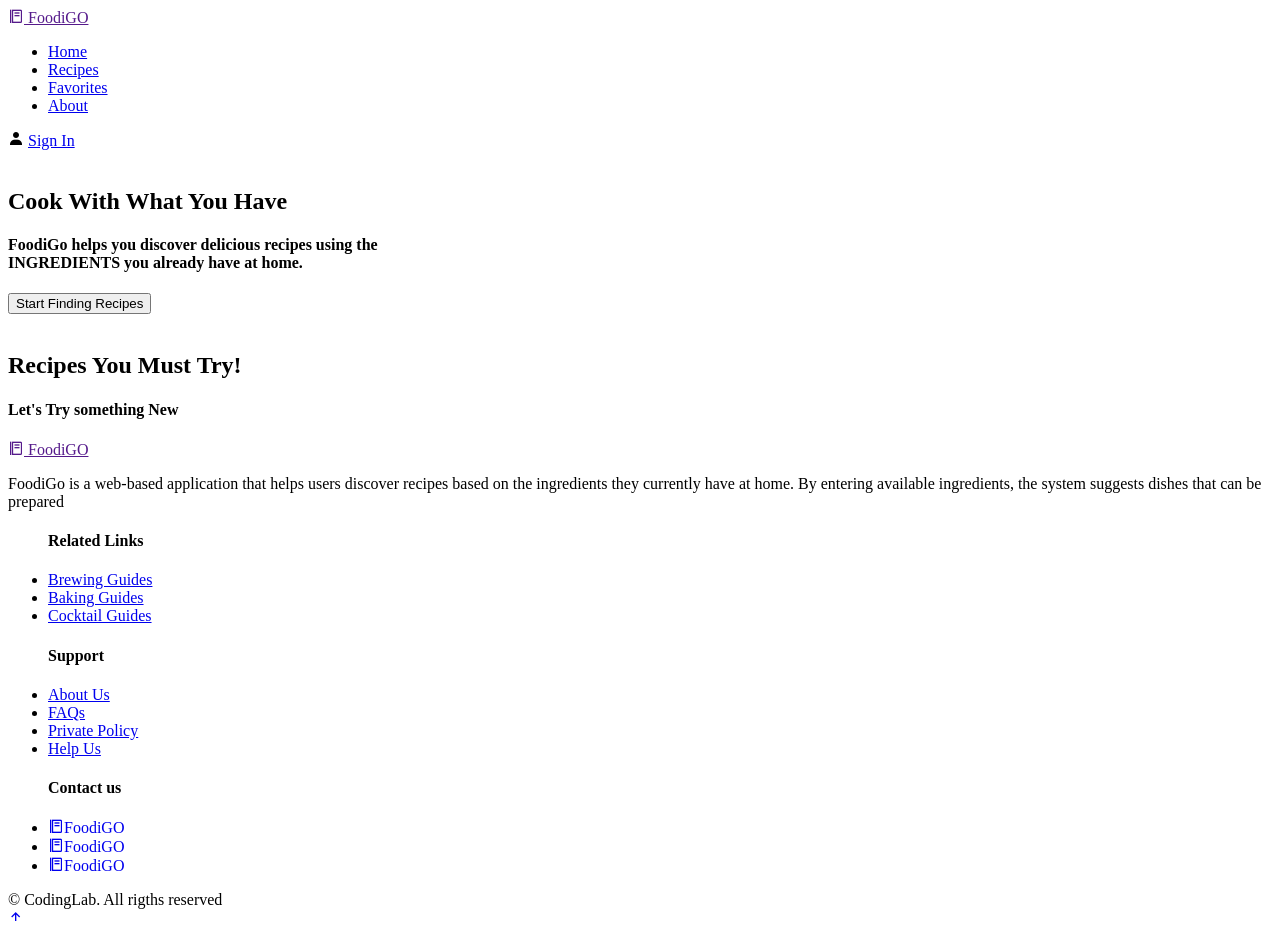
==== index.html @ 86d27a95 "Add files via upload" ====
<!DOCTYPE html>

<html lang="en">
<head>
    <meta charset="UTF-8">
    <meta http-equiv="X-UA-Compatible" content="IE=edge">
    <meta name="viewport" content="width=device-width, initial-scale=1.0">
    <title>FoodiGO - Find Recipes from your Ingredients</title>

    <!-- Swiper JS CSS-->
    <link rel="stylesheet" href="css/swiper-bundle.min.css">

    <!-- Scroll Reveal -->
    <link rel="stylesheet" href="">

    <!-- Boxicons -->
    <link href='https://unpkg.com/boxicons@2.1.4/css/boxicons.min.css' rel='stylesheet'>

        
    <!-- CSS -->
    <link rel="stylesheet" href="css/style.css">

</head>
<body>
<!-- Header -->
    <header class="header">
        <nav class="nav container flex">
                <a href="" class="logo content flex">
                        <i class='bx bx-food-menu logo-icon'></i>
                        <span class="logo-text">FoodiGO</span>
                </a>
                        <div class="menu-content">
                                <ul class="menu-list flex">
                                        <li><a href="#home" class="nav-link active-navlink">Home</a></li>
                                        <li><a href="#recipes" class="nav-link">Recipes</a></li>
                                        <li><a href="#favorites" class="nav-link">Favorites</a></li>
                                        <li><a href="#about" class="nav-link">About</a></li>
                                </ul>
                        </div>        

                        <div class="sign-up flex">
                                <i class='bx bxs-user user-icon'></i>
                                <span class="sign-up"><a href="#" class="btn btn-first">Sign In</a></span>
                               
                        </div>                              
                
        </nav>
        
    </header>

<!-- Main Section -->
    <main>
        <!-- Home Section -->
        <section class="home" id="home">
                <div class="div home-content">
                        <div class="swiper mySwiper">
                                <div class="swiper-wrapper">
                                        <div class="swiper-slide">
                                                <img src="images/homepic1.jpg" alt="" class="home-img">

                                                <div class="home-details">
                                                        <div class="home-text">
                                                                <h1 class="homeTitle">Cook With What You Have</h1>
                                                                <h4 class="homeSubtitle">FoodiGo helps you discover delicious recipes using the <br> INGREDIENTS  you already have at home.</h4>
                                                        </div>

                                                        <button class="button">Start Finding Recipes</button>
                                                </div>
                                        </div>
                                        <div class="swiper-slide">
                                                <img src="images/homepic2.jpg" alt="" class="home-img">

                                                <div class="home-details">
                                                        <div class="home-text">
                                                                <h1 class="homeTitle">Recipes You Must Try!</h1>
                                                                <h4 class="homeSubtitle">Let's Try something New</h4>
                                                        </div>

                                                </div>
                                        </div> 
                                        
                                </div> 
                                
                                <div class="swiper-button-next swiper-navBtn"></div>
                                <div class="swiper-button-prev swiper-navBtn"></div>
                                <div class="swiper-pagination"></div>
                        </div>
                </div>
        </section>
  
<!-- About Section -->
        <section class="section about" id="about">

        </section>
  
<!-- Menu Section -->
        <section class="section menu" id="menu">

        </section>
    
<!-- Brand Section -->
        <section class="section brand">

        </section>
 
<!-- Reviews Section -->
        <section class="section review" id="review">

        </section>
  
<!-- Newsletter Section -->
        <section class="section newsletter">

        </section>
        
<!-- Footer Section -->
        <footer class="section footer">
                <div class="footer-container container">
                        <div class="footer-content">
                                <a href="" class="logo content flex">
                                        <i class='bx bx-food-menu logo-icon'></i>
                                        <span class="logo-text">FoodiGO</span>
                                </a> 
                                
                                <p class="content-description">FoodiGo is a web-based application that helps users discover recipes based on the ingredients they currently have at home. By entering available ingredients, the system suggests dishes that can be prepared</p>
                        
                                <div class="footer-location flex">

                                </div>
                        </div>
                        
                        <div class="footer-linkContent">
                               <ul class="footer-links">
                                        <h4 class="footerLinks-title">Related Links</h4>

                                        <li><a href="#" class="footer-link">Brewing Guides</a></li>
                                        <li><a href="#" class="footer-link">Baking Guides</a></li>
                                        <li><a href="#" class="footer-link">Cocktail Guides</a></li>
                               </ul>  
                               <ul class="footer-links">
                                        <h4 class="footerLinks-title">Support</h4>

                                        <li><a href="#" class="footer-link">About Us</a></li>
                                        <li><a href="#" class="footer-link">FAQs</a></li>
                                        <li><a href="#" class="footer-link">Private Policy</a></li>
                                        <li><a href="#" class="footer-link">Help Us</a></li>
                               </ul>  
                               <ul class="footer-links">
                                        <h4 class="footerLinks-title">Contact us</h4>

                                        <li><a href="#" class="footer-link">
                                                <i class='bx bx-food-menu logo-icon'>FoodiGO</i></a></li>
                                        <li><a href="#" class="footer-link">
                                                <i class='bx bx-food-menu logo-icon'>FoodiGO</i></a></li>
                                        <li><a href="#" class="footer-link">
                                                <i class='bx bx-food-menu logo-icon'>FoodiGO</i></a></li>
                               </ul> 
                               
                        </div>
                </div>
                <div class="footer-copyRight">&#169; CodingLab. All rigths reserved</div>
        </footer>

<!-- Scroll Up -->
        <a href="#home" class="scrollUp-btn flex">
                <i class='bx bx-up-arrow-alt scrollUp-icon'></i>

        </a>
</main>


<!-- Swiper JS -->
<script src="js/swiper-bundle.min.js"></script>

<!-- Scroll Reveal -->
<script src=""></script>

<!-- JavaScript -->
    <script src="js/script.js"></script>
</body>
</html>
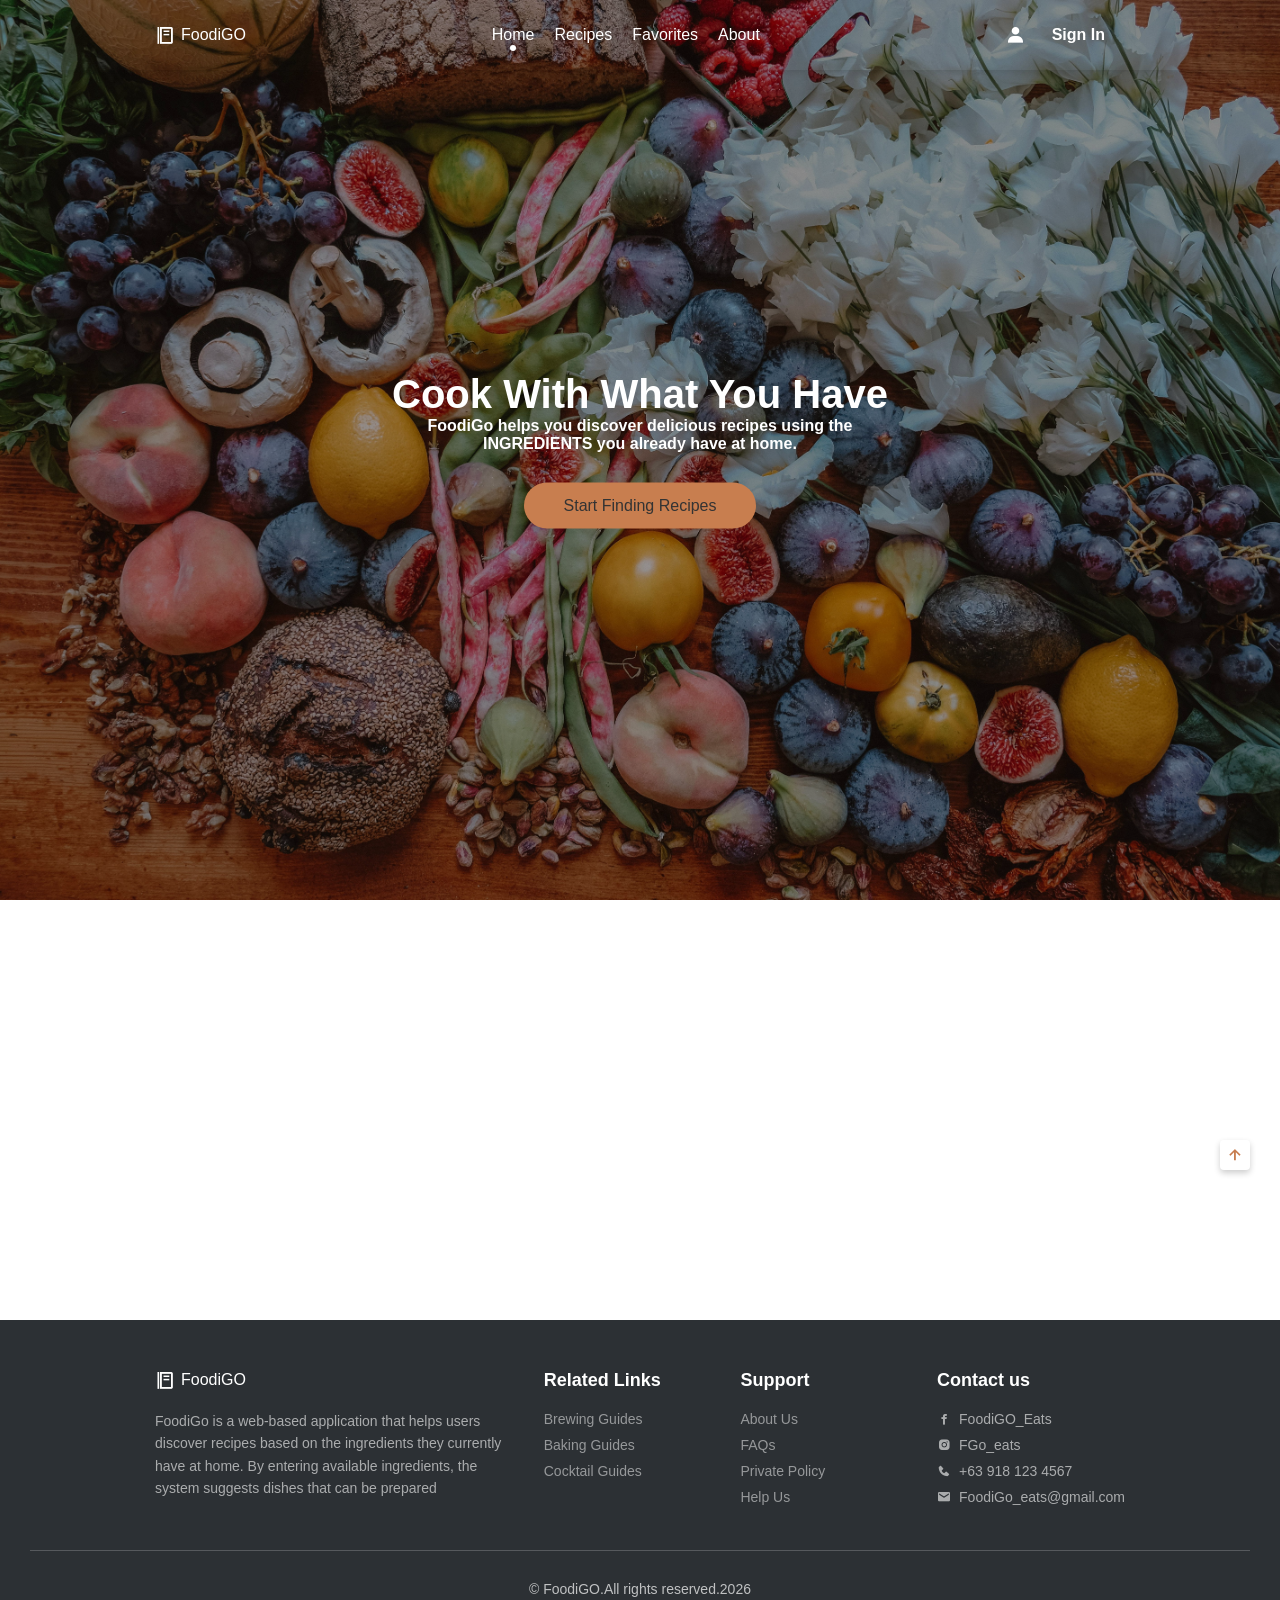
==== commit 2588b051: "Update index.html with new sections Added sections for Recipes and Favorites in the main HTML struct" ====
--- a/index.html
+++ b/index.html
@@ -88,30 +88,21 @@
                 </div>
         </section>
   
+<!-- Recipes Section -->
+        <section class="section recipes" id="recipes">
+
+        </section>
+  
+<!-- Favorites Section -->
+        <section class="section favorites" id="favorites">
+
+        </section>
+    
 <!-- About Section -->
         <section class="section about" id="about">
 
         </section>
-  
-<!-- Menu Section -->
-        <section class="section menu" id="menu">
-
-        </section>
-    
-<!-- Brand Section -->
-        <section class="section brand">
-
-        </section>
  
-<!-- Reviews Section -->
-        <section class="section review" id="review">
-
-        </section>
-  
-<!-- Newsletter Section -->
-        <section class="section newsletter">
-
-        </section>
         
 <!-- Footer Section -->
         <footer class="section footer">
@@ -125,7 +116,7 @@
                                 <p class="content-description">FoodiGo is a web-based application that helps users discover recipes based on the ingredients they currently have at home. By entering available ingredients, the system suggests dishes that can be prepared</p>
                         
                                 <div class="footer-location flex">
-
+                                
                                 </div>
                         </div>
                         
@@ -148,17 +139,15 @@
                                <ul class="footer-links">
                                         <h4 class="footerLinks-title">Contact us</h4>
 
-                                        <li><a href="#" class="footer-link">
-                                                <i class='bx bx-food-menu logo-icon'>FoodiGO</i></a></li>
-                                        <li><a href="#" class="footer-link">
-                                                <i class='bx bx-food-menu logo-icon'>FoodiGO</i></a></li>
-                                        <li><a href="#" class="footer-link">
-                                                <i class='bx bx-food-menu logo-icon'>FoodiGO</i></a></li>
-                               </ul> 
+                                        <li><i class='bx bxl-facebook'></i>FoodiGO_Eats</li>
+                                        <li><i class='bx bxl-instagram-alt' ></i> FGo_eats</li>
+                                        <li><i class='bx bxs-phone'></i> +63 918 123 4567</li>
+                                        <li><i class='bx bxs-envelope'></i>FoodiGo_eats@gmail.com</li>
+                               </ul>
                                
                         </div>
                 </div>
-                <div class="footer-copyRight">&#169; CodingLab. All rigths reserved</div>
+                <div class="footer-copyRight">&#169; FoodiGO.All rights reserved.2026</div>
         </footer>
 
 <!-- Scroll Up -->
@@ -178,4 +167,4 @@
 <!-- JavaScript -->
     <script src="js/script.js"></script>
 </body>
-</html>+</html>
--- a/css/style.css
+++ b/css/style.css
@@ -0,0 +1,469 @@
+/* Google Fonts - Poppins */
+@import url('https://fonts.googleapis.com/css2?family=Poppins:wght@300;400;500;600&display=swap');
+
+html{
+    font-size: 62.5%; /* 1rem = 10px */
+    scroll-behavior: smooth;
+}
+
+/* Variables */
+:root{
+/* Font Sizes & Family */
+/* if we set html's font size 62.5% then 1rem = 10px */
+
+--body-font: 'Poppins', sans-serif;
+
+--big-font: 4rem;
+--h1-font: 3.6rem;
+--h2-font: 2.4rem;
+--h3-font: 2rem;
+--h4-font: 1.8rem;
+--normal-font: 1.6rem;
+--small-font: 1.4rem;
+--smaller-font: 1.3rem;
+
+/* Font Weight ***/
+--font-regular: 400;
+--font-medium: 500;
+--font-semi-bold: 600;
+
+/* Color Variables */
+--primary-color: #C87E4F;
+--primary-color-hover: #C2703D;
+--text-color: #333;
+--text-color-light: #888628;
+--border-color: #484848;
+--white-color: #FFF;
+--section-bg: #2C3034;
+
+/* z-index */
+--z-overlay: 10;
+--z-fixed: 100;
+
+/* transition */
+--tran-0-2: 0.2s;
+--tran-0-3: 0.3s;
+--tran-0-5: 0.5s;
+}
+
+/*Font sizes For Small Screen 968px */
+@media screen and (max-width: 990px) {
+:root {
+  --big-font: 3.5rem;
+  --h1-font: 2.4rem;
+  --h2-font: 2rem;
+  --h3-font: 1.8rem;
+  --h4-font: 1.6rem;
+  --normal-font: 1.5rem;
+  --small-font: 1.3rem;
+  --smaller-font: 1.2rem;
+}
+}
+
+
+/* Pre-CSS */
+*{
+  margin: 0;
+  padding: 0;
+  box-sizing: border-box;
+}
+body,
+button,
+input{
+  font-family: var(--body-font);
+  font-size: var(--normal-font);
+  font-weight: var(--font-regular);
+  color: var(--text-color);
+}
+body{
+  overflow-x: hidden;
+  background-color: var(--white-color);
+}
+ul{
+  list-style: none;
+}
+a{
+  text-decoration: none;
+}
+img{
+ width: 100%;
+ height: auto;
+ object-fit: cover;
+}
+
+
+/* Reusuable CSS */
+.section{
+  padding: 7rem 2rem;
+}
+.container{
+  max-width: 1030px;
+  width: 100%;
+  margin: 0 auto;
+  padding: 0 3rem;
+}
+.flex{
+  display: flex;
+  align-items: center; 
+  column-gap: 0.6rem;
+}
+.button{
+  border: none;
+  outline: none;
+  padding: 1.4rem 4rem;
+  border-radius: 3rem;
+  background-color: var(--primary-color);
+  transition: var(--tran-0-3);
+  cursor: pointer;
+}
+.button:hover{
+  background-color: var(--primary-color-hover) ;
+}
+
+/* Header */
+.header{
+  position:fixed;
+  top: 0;
+  left: 0;
+  height: 7rem;
+  width: 100%;
+  z-index: var(--z-fixed);
+  box-shadow: 0 0 10px rgba(0, 0, 0, 0.2);
+  transition: var(--tran-0-5);
+}
+.header-active{
+  height: 6rem;
+  background-color: var(--white-color);
+  box-shadow: 0 0 10px rgba(0, 0, 0, 0.2);
+}
+
+/* nav */
+.nav{
+  position: relative;
+  height: 100%;
+  align-items: center;
+  justify-content: space-between;
+}
+.logo-icon,
+.logo-text,
+.nav-link,
+.user-icon,
+.sign-up{
+  color: var(--white-color);
+}
+
+.header-active .logo-icon,
+.header-active .logo-text,
+.header-active .nav-link,
+.header-active .user-icon,
+.header-active .sign-up{
+  color: var(--text-color);
+}
+
+
+.logo-icon,
+.user-icon{
+  font-size: 2rem;
+}
+.menu-list{
+  column-gap: 2rem;
+}
+.nav-link{
+  position: relative;
+  text-transform: capitalize;
+}
+.nav-link::before{
+  content: '';
+  position: absolute;
+  left: 50%;
+  bottom: -8px;
+  height: 6px;
+  width: 6px;
+  border-radius: 50%;
+  transform: translateX(-50%);
+  background-color: var(--white-color);
+  opacity: 0;
+}
+
+.active-navlink::before{
+  opacity: 1;
+}
+.header-active .active-navlink::before{
+  background-color: var(--text-color);
+}
+
+/* nav responsive */
+
+
+/* NAV BUTTONS */
+.nav-buttons {
+    display: flex;
+    gap: 15px;
+}
+
+.btn {
+    display: inline-block;
+    padding: 8px 20px;
+    border-radius: 30px;
+    text-decoration: none;
+    font-weight: 600;
+    border: none;
+    cursor: pointer;
+    transition: all 0.3s ease;
+    font-size: 16px;
+}
+
+.btn-first {
+    background: transparent;
+    color: var(--coffee-accent);
+    border: 2px solid var(--coffee-light);
+}
+
+.btn-first:hover {
+    background: rgba(255,255,255,0.1);
+    transform: translateY(-3px);
+}
+
+
+
+
+/* Home */
+.home{
+  height: 100vh;
+  width: 100%;
+  /* background-color: red; */
+}
+.swiper-slide{
+  position: relative;
+  height: 100vh;
+  width: 100%;
+}
+.swiper-slide::before{
+  content: '';
+  position: absolute;
+  left: 0;
+  top: 0;
+  height: 100%;
+  width: 100%;
+  background-color: rgba(0, 0, 0, 0.4);
+  z-index: var(--z-overlay);
+}
+.home-img{
+  height: 100%;
+  width: 100%;
+}
+
+/* swiper button */
+.swiper-navBtn{
+  height: 5rem;
+  width: 5rem;
+  color: var(--white-color);
+  border-radius: 50%;
+  background-color: rgba(255,255,255,0.2);
+  transition: var(--tran-0-2);
+  opacity: 0;
+}
+
+.home:hover .swiper-navBtn{
+ opacity: 1;
+}
+
+.swiper-navBtn:hover{
+  background-color: rgba(255,255,255,0.3);
+}
+.swiper-navBtn::after,
+.swiper-navBtn::before {
+  font-size: 2rem;
+}
+
+.swiper-button-next{
+  right: 16rem;
+}
+.swiper-button-prev{
+  left: 16rem;
+}
+
+.swiper-pagination-bullet{
+  background-color: var(--white-color);
+  opacity: 1;
+  height: 1.5rem;
+  width: 1.5rem;
+  margin-bottom: 2rem;
+  visibility: hidden;
+}
+
+.swiper-pagination-bullet-active{
+  border: 3px solid var(--primary-color);
+  background-color: var(--primary-color);
+}
+
+.home-details{
+  position: absolute;
+  top: 50%;
+  left: 50%;
+  z-index: var(--z-fixed);
+  transform: translate(-50%, -50%);
+  display: grid;
+  justify-items: center;
+  width: 100%;
+  row-gap: 3rem;
+}
+
+.homeSubtitle{
+  text-align: center;
+  font-size: var(--normal-font);
+  color: var(--white-color);
+}
+
+.homeTitle{
+  text-align: center;
+  font-size: var(--big-font);
+  color: var(--white-color);
+  font-weight: var(--font-semi-bold);
+}
+
+
+/* About */
+
+
+/* Menu */
+
+
+/* Brand */
+
+
+/* Review */
+
+
+
+/* Newsletter */
+
+
+/* Footer */
+.footer {
+  padding: 5rem 3rem 3rem;
+  background-color: var(--section-bg);
+  color: var(--white-color);
+}
+
+/* Main Container */
+.footer-container {
+  display: grid;
+  grid-template-columns: 1.2fr 2fr;
+  gap: 4rem;
+  align-items: start;
+}
+
+/* Left Side (Description) */
+.footer-content {
+  display: flex;
+  flex-direction: column;
+  gap: 2rem;
+}
+
+.footer .content-description {
+  font-size: var(--small-font);
+  color: rgba(255,255,255,0.6);
+  line-height: 1.6;
+}
+
+/* Right Side (Links) */
+.footer-linkContent {
+  display: grid;
+  grid-template-columns: repeat(3, 1fr);
+  gap: 3rem;
+}
+
+/* Each Column */
+.footer-links {
+  display: flex;
+  flex-direction: column;
+  gap: 1rem;
+}
+
+/* Titles */
+.footerLinks-title {
+  font-size: var(--h4-font);
+  font-weight: var(--font-semi-bold);
+  margin-bottom: 1rem;
+  color: var(--white-color);
+}
+
+/* Links */
+.footer-link {
+  font-size: var(--small-font);
+  color: rgba(255,255,255,0.5);
+  transition: 0.3s;
+}
+
+.footer-link:hover {
+  color: var(--primary-color);
+  padding-left: 5px;
+}
+
+/* Contact icons alignment */
+.footer-links li {
+  display: flex;
+  align-items: center;
+  gap: 0.8rem;
+  font-size: var(--small-font);
+  color: rgba(255,255,255,0.6);
+}
+
+/* Copyright */
+.footer-copyRight {
+  text-align: center;
+  padding-top: 3rem;
+  margin-top: 3rem;
+  border-top: 1px solid rgba(255,255,255,0.2);
+  font-size: var(--small-font);
+  color: rgba(255,255,255,0.7);
+}
+
+
+/* Scroll Up */
+.scrollUp-btn{
+ position: fixed;
+ bottom: -30%;
+ right: 3rem;
+ height: 3rem;
+ width: 3rem;
+ font-size: 2rem;
+ border-radius: 4px;
+ color: var(--primary-color-hover);
+ cursor: pointer;
+ box-shadow: 0 3px 6px rgba(0, 0, 0, 0.2);
+ background-color: var(--white-color);
+ z-index: var(--z-fixed);
+ justify-content: center;
+ 
+}
+.scrollUpBtn-active{
+  bottom: 3rem;
+}
+
+.scrollUp-icon {
+  opacity: 0.9;
+  transition: var(--tran-0-3);
+}
+.scrollUp-btn:hover .scrollUp-icon {
+  opacity: 1;
+}
+
+/* Responsive media */
+@media screen and (max-width: 1150px) {
+  swiper-button-prev {
+    left: 10rem;
+  }
+    swiper-button-next {
+    right: 16rem;
+  }
+}
+
+
+
+@media screen and (max-width: 768px) {
+ .swiper-pagination-bullet{
+  visibility: visible;
+ }
+}
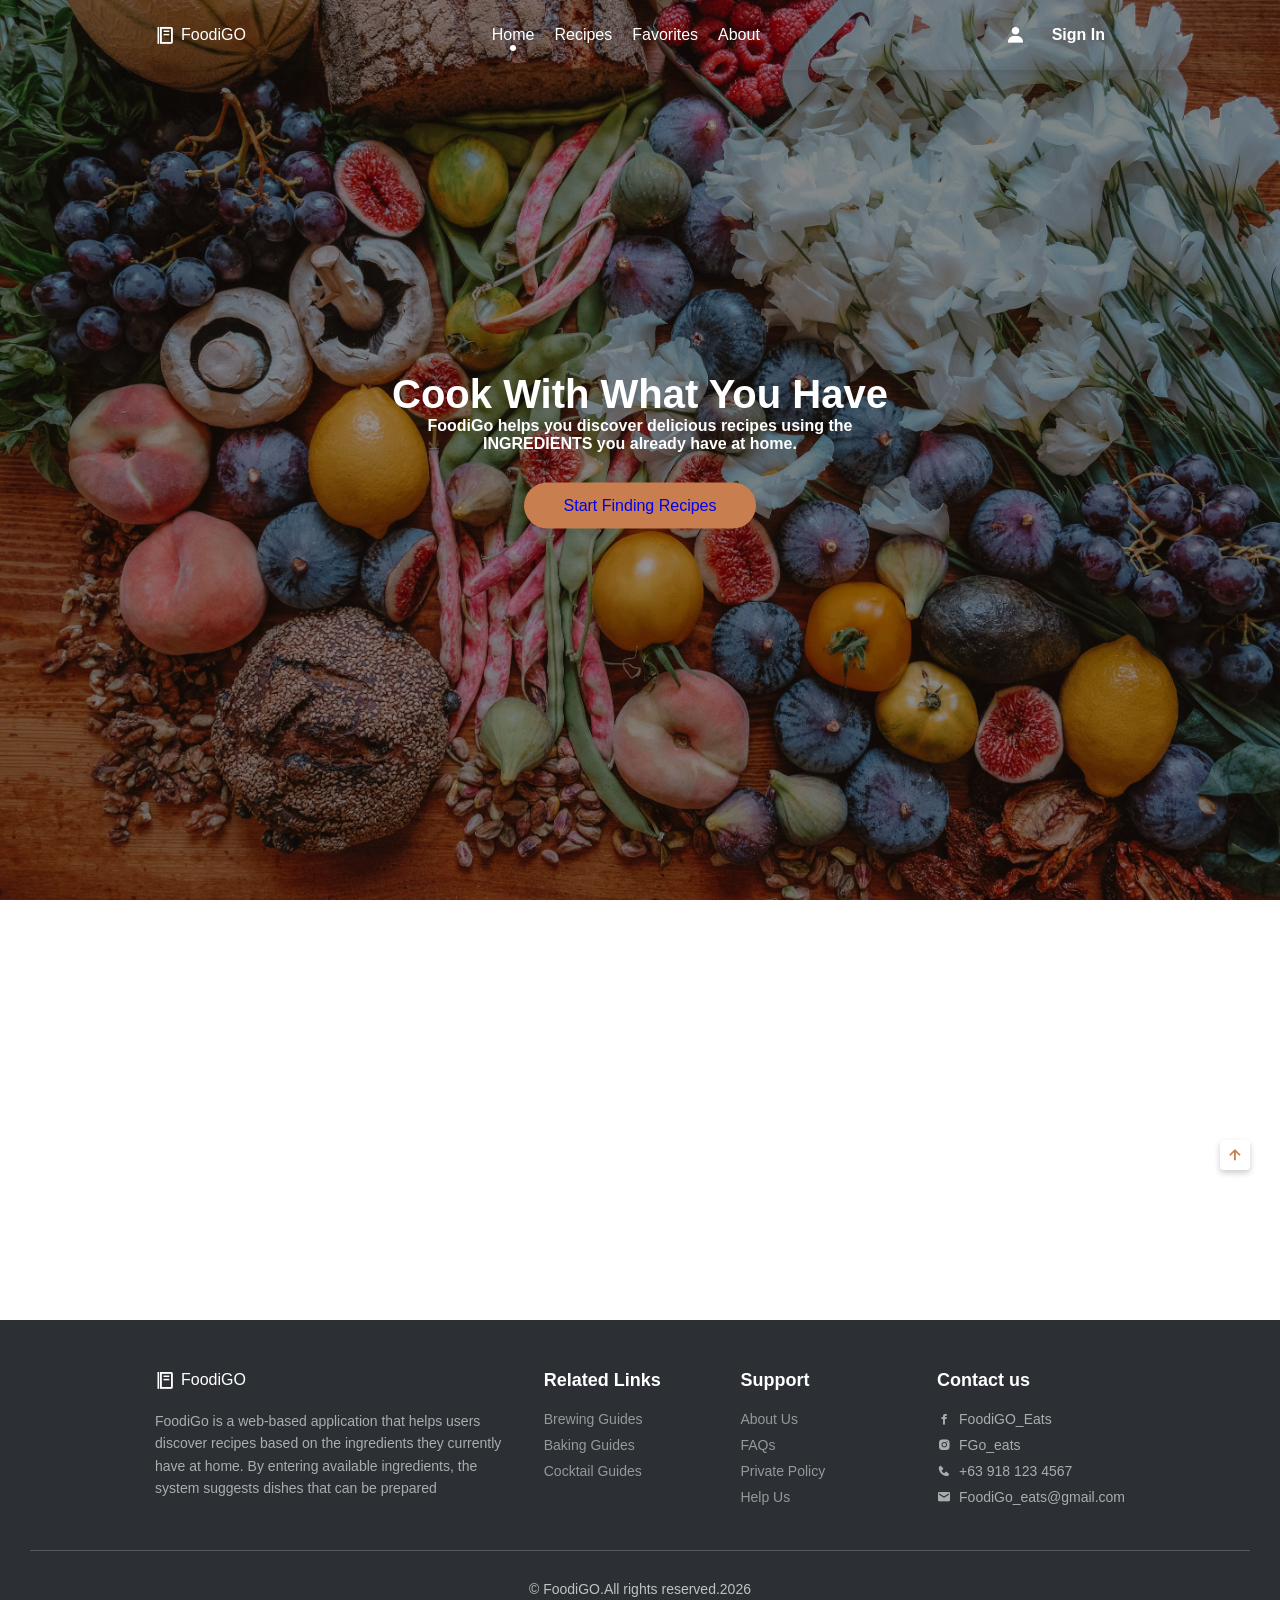
==== commit a9f88158: "Change button to link to recipes section Updated the home section button to link to the recipes sect" ====
--- a/index.html
+++ b/index.html
@@ -64,7 +64,7 @@
                                                                 <h4 class="homeSubtitle">FoodiGo helps you discover delicious recipes using the <br> INGREDIENTS  you already have at home.</h4>
                                                         </div>
 
-                                                        <button class="button">Start Finding Recipes</button>
+                                                        <a href="#recipes" class="button">Start Finding Recipes</a>
                                                 </div>
                                         </div>
                                         <div class="swiper-slide">
--- a/css/style.css
+++ b/css/style.css
@@ -436,6 +436,7 @@
  background-color: var(--white-color);
  z-index: var(--z-fixed);
  justify-content: center;
+ transition: var(--tran-0-3);
  
 }
 .scrollUpBtn-active{
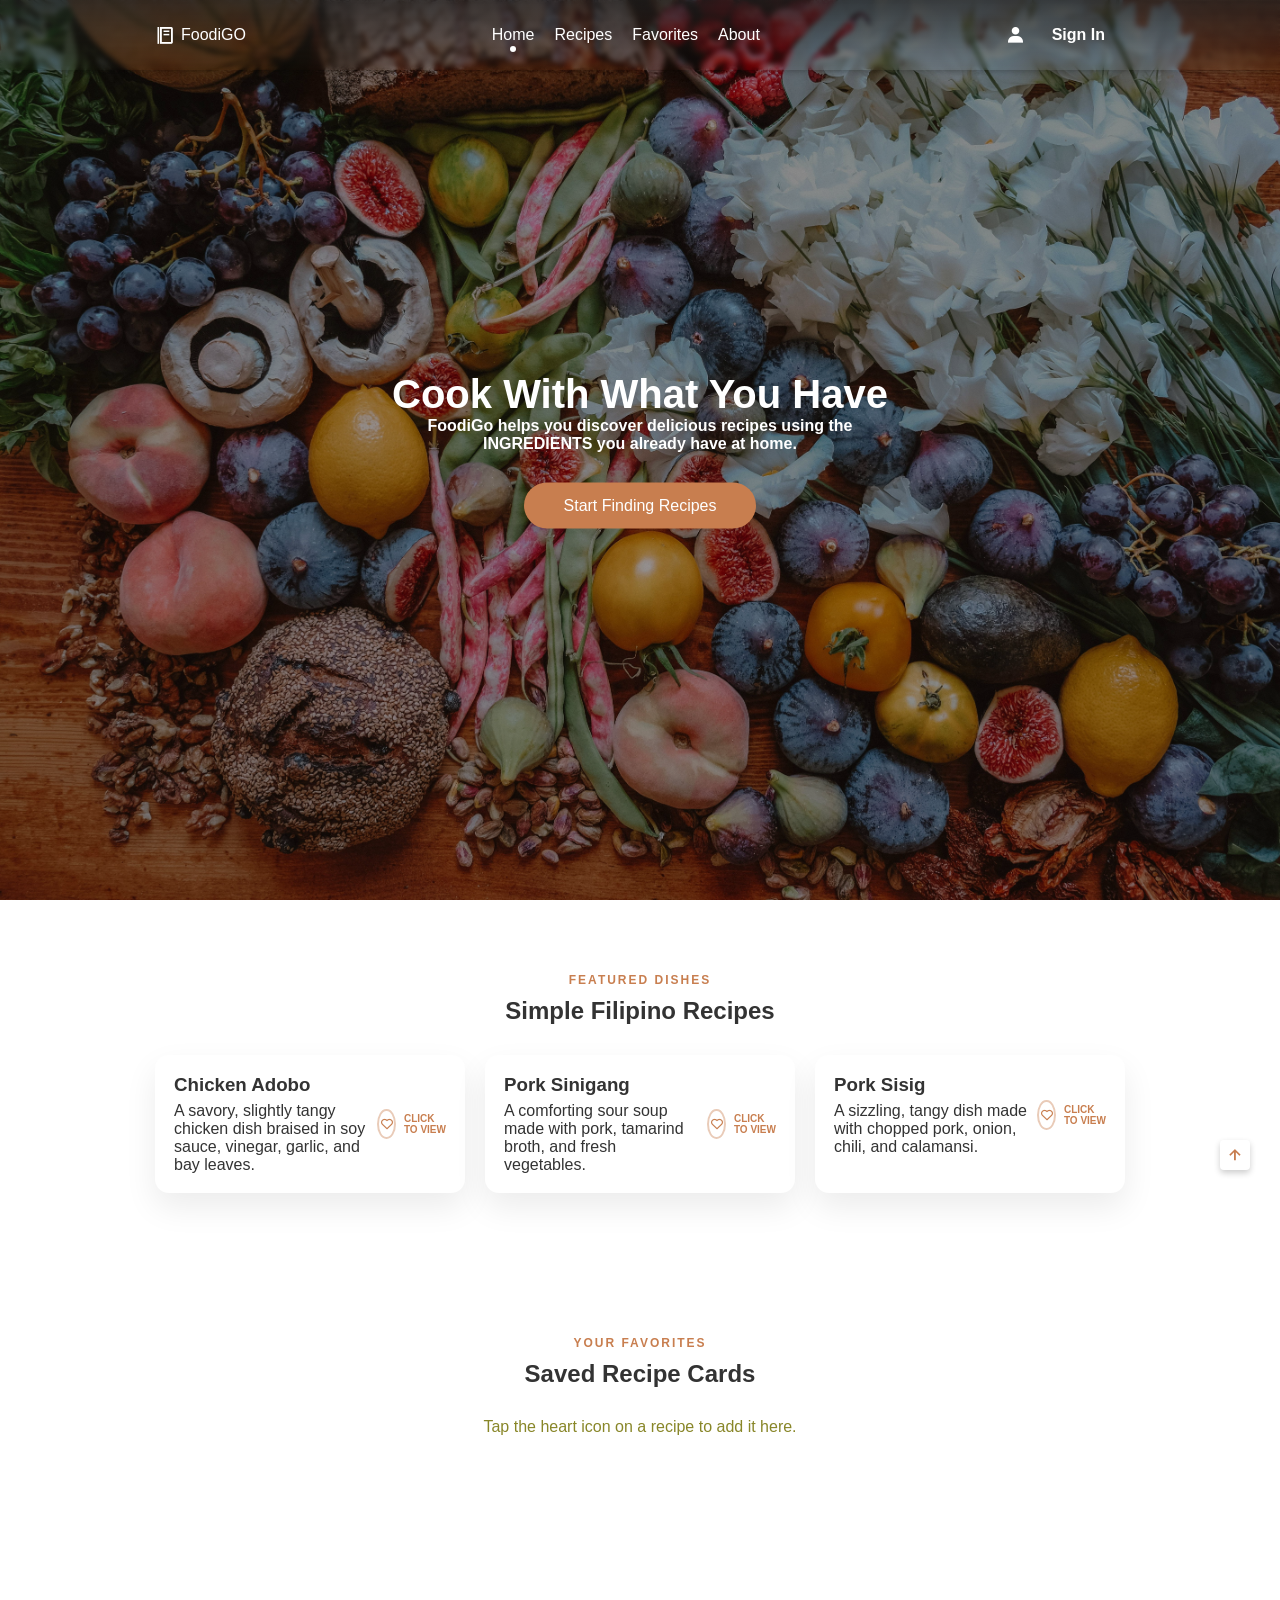
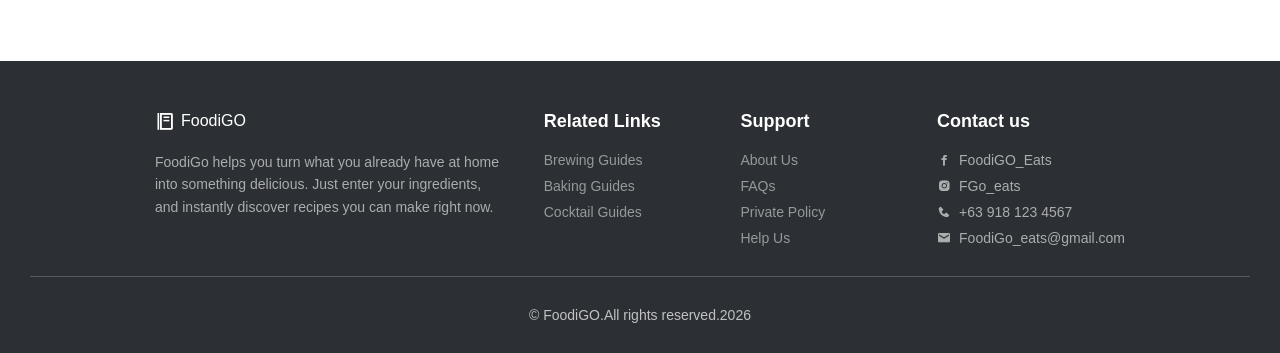
==== commit e9316b3e: "Add recipe cards to favorites section Added recipe cards for Chicken Adobo, Pork Sinigang, and Pork " ====
--- a/index.html
+++ b/index.html
@@ -52,50 +52,150 @@
     <main>
         <!-- Home Section -->
         <section class="home" id="home">
-                <div class="div home-content">
-                        <div class="swiper mySwiper">
-                                <div class="swiper-wrapper">
-                                        <div class="swiper-slide">
-                                                <img src="images/homepic1.jpg" alt="" class="home-img">
-
-                                                <div class="home-details">
-                                                        <div class="home-text">
-                                                                <h1 class="homeTitle">Cook With What You Have</h1>
-                                                                <h4 class="homeSubtitle">FoodiGo helps you discover delicious recipes using the <br> INGREDIENTS  you already have at home.</h4>
-                                                        </div>
-
-                                                        <a href="#recipes" class="button">Start Finding Recipes</a>
-                                                </div>
-                                        </div>
-                                        <div class="swiper-slide">
-                                                <img src="images/homepic2.jpg" alt="" class="home-img">
-
-                                                <div class="home-details">
-                                                        <div class="home-text">
-                                                                <h1 class="homeTitle">Recipes You Must Try!</h1>
-                                                                <h4 class="homeSubtitle">Let's Try something New</h4>
-                                                        </div>
-
-                                                </div>
-                                        </div> 
-                                        
-                                </div> 
-                                
-                                <div class="swiper-button-next swiper-navBtn"></div>
-                                <div class="swiper-button-prev swiper-navBtn"></div>
-                                <div class="swiper-pagination"></div>
-                        </div>
+            <div class="div home-content">
+                <div class="swiper mySwiper">
+                    <div class="swiper-wrapper">
+                        <div class="swiper-slide">
+                            <img src="images/homepic1.jpg" alt="" class="home-img">
+                            <div class="home-details">
+                                <div class="home-text">
+                                    <h1 class="homeTitle">Cook With What You Have</h1>
+                                    <h4 class="homeSubtitle">FoodiGo helps you discover delicious recipes using the <br> INGREDIENTS  you already have at home.</h4>
+                                </div>
+                                <a href="#recipes" class="button">Start Finding Recipes</a>
+                            </div>
+                        </div>
+                        <div class="swiper-slide">
+                            <img src="images/homepic2.jpg" alt="" class="home-img">
+                            <div class="home-details">
+                                <div class="home-text">
+                                    <h1 class="homeTitle">Recipes You Must Try!</h1>
+                                    <h4 class="homeSubtitle">Let's Try something New</h4>
+                                </div>
+                                <div class="recipe-wrapper">
+                                    <div class="recipe-grid">
+                                        <article class="recipe-card">
+                                            <div class="recipe-card-summary">
+                                                <div>
+                                                    <h3>Chicken Adobo</h3>
+                                                    <p class="recipe-desc">A savory, slightly tangy chicken dish braised in soy sauce, vinegar, garlic, and bay leaves.</p>
+                                                </div>
+                                                <div class="recipe-card-actions">
+                                                    <button class="favorite-btn" aria-label="Add Chicken Adobo to favorites"><i class='bx bx-heart'></i></button>
+                                                    <span class="recipe-card-action">Click to view</span>
+                                                </div>
+                                            </div>
+                                            <div class="recipe-card-details">
+                                                <h4>Ingredients</h4>
+                                                <ul>
+                                                    <li>1 kg chicken thighs</li>
+                                                    <li>1/2 cup soy sauce</li>
+                                                    <li>1/4 cup cane vinegar</li>
+                                                    <li>6 cloves garlic, crushed</li>
+                                                    <li>2 bay leaves</li>
+                                                    <li>1 tsp whole peppercorns</li>
+                                                    <li>1 tbsp brown sugar</li>
+                                                    <li>2 tbsp oil</li>
+                                                </ul>
+                                                <h4>Steps</h4>
+                                                <ol>
+                                                    <li>Marinate chicken with soy sauce, garlic, and peppercorns for 30 minutes.</li>
+                                                    <li>Sear chicken in oil until lightly browned.</li>
+                                                    <li>Add vinegar, bay leaves, sugar, and enough water to cover. Simmer 30 minutes.</li>
+                                                    <li>Reduce sauce until slightly thickened. Serve with steamed rice.</li>
+                                                </ol>
+                                            </div>
+                                        </article>
+                                        <article class="recipe-card">
+                                            <div class="recipe-card-summary">
+                                                <div>
+                                                    <h3>Pork Sinigang</h3>
+                                                    <p class="recipe-desc">A comforting sour soup made with pork, tamarind broth, and fresh vegetables.</p>
+                                                </div>
+                                                <div class="recipe-card-actions">
+                                                    <button class="favorite-btn" aria-label="Add Pork Sinigang to favorites"><i class='bx bx-heart'></i></button>
+                                                    <span class="recipe-card-action">Click to view</span>
+                                                </div>
+                                            </div>
+                                            <div class="recipe-card-details">
+                                                <h4>Ingredients</h4>
+                                                <ul>
+                                                    <li>500 g pork belly, cubed</li>
+                                                    <li>1 packet tamarind soup mix</li>
+                                                    <li>1 onion, quartered</li>
+                                                    <li>2 tomatoes, quartered</li>
+                                                    <li>1 radish, sliced</li>
+                                                    <li>150 g kangkong or spinach</li>
+                                                    <li>2 long green chilies</li>
+                                                </ul>
+                                                <h4>Steps</h4>
+                                                <ol>
+                                                    <li>Boil pork with onion and tomato until tender, skimming foam.</li>
+                                                    <li>Add tamarind mix and simmer for 5 minutes.</li>
+                                                    <li>Add radish and chilies, cook until soft.</li>
+                                                    <li>Stir in kangkong or spinach, then remove from heat immediately.</li>
+                                                </ol>
+                                            </div>
+                                        </article>
+                                        <article class="recipe-card">
+                                            <div class="recipe-card-summary">
+                                                <div>
+                                                    <h3>Pork Sisig</h3>
+                                                    <p class="recipe-desc">A sizzling, tangy dish made with chopped pork, onion, chili, and calamansi.</p>
+                                                </div>
+                                                <div class="recipe-card-actions">
+                                                    <button class="favorite-btn" aria-label="Add Pork Sisig to favorites"><i class='bx bx-heart'></i></button>
+                                                    <span class="recipe-card-action">Click to view</span>
+                                                </div>
+                                            </div>
+                                            <div class="recipe-card-details">
+                                                <h4>Ingredients</h4>
+                                                <ul>
+                                                    <li>400 g pork belly or liempo</li>
+                                                    <li>1 small onion, chopped</li>
+                                                    <li>2 cloves garlic, minced</li>
+                                                    <li>2 tbsp soy sauce</li>
+                                                    <li>1 tbsp vinegar</li>
+                                                    <li>2 tbsp mayonnaise (optional)</li>
+                                                    <li>1-2 bird's eye chilies, sliced</li>
+                                                    <li>2 calamansi or lemon wedges</li>
+                                                </ul>
+                                                <h4>Steps</h4>
+                                                <ol>
+                                                    <li>Boil pork until tender, then grill or fry until lightly crisp. Chop into small pieces.</li>
+                                                    <li>Sauté garlic and onion until soft, then add pork and toss in soy sauce and vinegar.</li>
+                                                    <li>Add chilies, mayonnaise if using, and cook until coated.</li>
+                                                    <li>Serve on a hot plate with calamansi squeezed over the top.</li>
+                                                </ol>
+                                            </div>
+                                        </article>
+                                    </div>
+                                </div>
+                            </div>
+                        </div>
+                    </div>
+                    <div class="swiper-button-next swiper-navBtn"></div>
+                    <div class="swiper-button-prev swiper-navBtn"></div>
+                    <div class="swiper-pagination"></div>
                 </div>
+            </div>
         </section>
   
 <!-- Recipes Section -->
         <section class="section recipes" id="recipes">
-
+                
         </section>
   
 <!-- Favorites Section -->
         <section class="section favorites" id="favorites">
-
+                <div class="container">
+                        <div class="section-header">
+                                <span class="section-subtitle">Your Favorites</span>
+                                <h2 class="section-title">Saved Recipe Cards</h2>
+                        </div>
+                                <p class="favorite-empty">Tap the heart icon on a recipe to add it here.</p>
+                        <div class="favorite-grid"></div>
+                </div>
         </section>
     
 <!-- About Section -->
@@ -113,7 +213,7 @@
                                         <span class="logo-text">FoodiGO</span>
                                 </a> 
                                 
-                                <p class="content-description">FoodiGo is a web-based application that helps users discover recipes based on the ingredients they currently have at home. By entering available ingredients, the system suggests dishes that can be prepared</p>
+                                <p class="content-description">FoodiGo helps you turn what you already have at home into something delicious. Just enter your ingredients, and instantly discover recipes you can make right now.</p>
                         
                                 <div class="footer-location flex">
                                 
@@ -124,9 +224,9 @@
                                <ul class="footer-links">
                                         <h4 class="footerLinks-title">Related Links</h4>
 
-                                        <li><a href="#" class="footer-link">Brewing Guides</a></li>
-                                        <li><a href="#" class="footer-link">Baking Guides</a></li>
-                                        <li><a href="#" class="footer-link">Cocktail Guides</a></li>
+                                        <li><a href="https://l1nq.com/ft3v0te" class="footer-link">Brewing Guides</a></li>
+                                        <li><a href="https://www.kingarthurbaking.com/learn/guides" class="footer-link">Baking Guides</a></li>
+                                        <li><a href="https://www.diffordsguide.com/cocktails" class="footer-link">Cocktail Guides</a></li>
                                </ul>  
                                <ul class="footer-links">
                                         <h4 class="footerLinks-title">Support</h4>
--- a/css/style.css
+++ b/css/style.css
@@ -113,6 +113,7 @@
   padding: 1.4rem 4rem;
   border-radius: 3rem;
   background-color: var(--primary-color);
+  color: var(--white-color);
   transition: var(--tran-0-3);
   cursor: pointer;
 }
@@ -125,16 +126,22 @@
   position:fixed;
   top: 0;
   left: 0;
-  height: 7rem;
+  height: 8rem;
   width: 100%;
   z-index: var(--z-fixed);
   box-shadow: 0 0 10px rgba(0, 0, 0, 0.2);
-  transition: var(--tran-0-5);
+  background: transparent;
+  transition: background 0.5s ease, height 0.5s ease;
 }
 .header-active{
-  height: 6rem;
-  background-color: var(--white-color);
-  box-shadow: 0 0 10px rgba(0, 0, 0, 0.2);
+  height: 7rem;
+  background: linear-gradient(0deg, rgba(0,0,0,0) 0%, rgba(32, 32, 32, 0.7) 100%);
+}
+
+.header,
+.header-dark{
+  backdrop-filter: blur(2.5px);
+  box-shadow: 0 0 8px rgba(0, 0, 0, 0.4);
 }
 
 /* nav */
@@ -150,16 +157,19 @@
 .user-icon,
 .sign-up{
   color: var(--white-color);
-}
-
-.header-active .logo-icon,
-.header-active .logo-text,
-.header-active .nav-link,
-.header-active .user-icon,
-.header-active .sign-up{
+  transition: color 0.3s ease;
+}
+
+.sign-up a{
+  transition: color var(--tran-0-3), transform var(--tran-0-3);
+}
+.header-dark .nav-link,
+.header-dark .logo-text,
+.header-dark .logo-icon,
+.header-dark .user-icon,
+.header-dark .sign-up a {
   color: var(--text-color);
 }
-
 
 .logo-icon,
 .user-icon{
@@ -167,31 +177,31 @@
 }
 .menu-list{
   column-gap: 2rem;
+  position: relative;
 }
 .nav-link{
   position: relative;
   text-transform: capitalize;
 }
-.nav-link::before{
-  content: '';
+
+.nav-indicator {
   position: absolute;
-  left: 50%;
   bottom: -8px;
+  left: 0;
   height: 6px;
   width: 6px;
   border-radius: 50%;
-  transform: translateX(-50%);
   background-color: var(--white-color);
-  opacity: 0;
-}
-
-.active-navlink::before{
-  opacity: 1;
-}
-.header-active .active-navlink::before{
+  transition: left var(--tran-0-3), background-color var(--tran-0-3);
+}
+
+.header-active .nav-indicator {
+  background-color: var(--white-color);
+}
+
+.header-dark .nav-indicator {
   background-color: var(--text-color);
 }
-
 /* nav responsive */
 
 
@@ -217,14 +227,13 @@
     background: transparent;
     color: var(--coffee-accent);
     border: 2px solid var(--coffee-light);
+    transform: translateY(0);
 }
 
 .btn-first:hover {
     background: rgba(255,255,255,0.1);
     transform: translateY(-3px);
 }
-
-
 
 
 /* Home */
@@ -251,6 +260,181 @@
 .home-img{
   height: 100%;
   width: 100%;
+}
+
+/* Recipes */
+.section-header {
+  text-align: center;
+  margin-bottom: 3rem;
+}
+
+.section-subtitle {
+  display: inline-block;
+  margin-bottom: 1rem;
+  color: var(--primary-color);
+  font-weight: var(--font-semi-bold);
+  letter-spacing: 0.2rem;
+  text-transform: uppercase;
+  font-size: 1.2rem;
+}
+
+.section-title {
+  font-size: var(--h2-font);
+  color: var(--text-color);
+  margin: 0;
+}
+
+.recipe-grid {
+  display: grid;
+  grid-template-columns: repeat(3, minmax(240px, 1fr));
+  gap: 2rem;
+}
+
+.recipe-card {
+  background-color: #fff;
+  border-radius: 1.4rem;
+  padding: 1.8rem;
+  box-shadow: 0 14px 32px rgba(0, 0, 0, 0.08);
+  transition: transform var(--tran-0-3), box-shadow var(--tran-0-3), border-color var(--tran-0-3);
+  border: 1px solid transparent;
+  cursor: pointer;
+  overflow: hidden;
+}
+
+.recipe-card:hover {
+  transform: translateY(-8px);
+  box-shadow: 0 20px 40px rgba(0, 0, 0, 0.12);
+  border-color: rgba(200, 126, 79, 0.25);
+}
+
+.recipe-card-summary {
+  display: flex;
+  justify-content: space-between;
+  align-items: center;
+  gap: 1rem;
+}
+
+.recipe-card-summary h3 {
+  margin: 0 0 0.6rem;
+}
+
+.recipe-card-action {
+  color: var(--primary-color);
+  font-weight: var(--font-semi-bold);
+  text-transform: uppercase;
+  font-size: 1rem;
+}
+
+.recipe-card-actions {
+  display: flex;
+  align-items: center;
+  gap: 0.8rem;
+}
+
+.favorite-btn {
+  width: 3rem;
+  height: 3rem;
+  border-radius: 50%;
+  border: 2px solid rgba(200, 126, 79, 0.4);
+  background: transparent;
+  color: var(--primary-color);
+  display: inline-flex;
+  align-items: center;
+  justify-content: center;
+  cursor: pointer;
+  transition: all var(--tran-0-3);
+  font-size: 1.4rem;
+}
+
+.favorite-btn:hover {
+  background-color: rgba(200, 126, 79, 0.1);
+  transform: scale(1.05);
+}
+
+.favorite-btn.active {
+  background-color: #E74C3C;
+  color: white;
+  border-color: #E74C3C;
+}
+
+.recipe-card-details {
+  max-height: 0;
+  opacity: 0;
+  overflow: hidden;
+  transition: max-height var(--tran-0-3), opacity var(--tran-0-3);
+}
+
+.recipe-card.active .recipe-card-details {
+  max-height: 1000px;
+  opacity: 1;
+  margin-top: 1.5rem;
+}
+
+.recipe-card h4 {
+  margin: 1.5rem 0 0.8rem;
+  font-size: var(--normal-font);
+}
+
+.recipe-card ul,
+.recipe-card ol {
+  margin-left: 1.4rem;
+  color: var(--text-color);
+}
+
+.recipe-card li {
+  margin-bottom: 0.7rem;
+  line-height: 1.6;
+}
+
+.favorite-empty {
+  text-align: center;
+  font-size: var(--normal-font);
+  color: var(--text-color-light);
+  margin-bottom: 1.5rem;
+}
+
+.favorite-grid {
+  display: grid;
+  grid-template-columns: repeat(3, minmax(240px, 1fr));
+  gap: 2rem;
+}
+
+.favorite-card {
+  background-color: #fff;
+  border-radius: 1.4rem;
+  padding: 1.8rem;
+  box-shadow: 0 12px 26px rgba(0, 0, 0, 0.08);
+  position: relative;
+}
+
+.favorite-card-remove {
+  position: absolute;
+  top: 1rem;
+  right: 1rem;
+  width: 2.4rem;
+  height: 2.4rem;
+  border-radius: 50%;
+  border: none;
+  background-color: #E74C3C;
+  color: white;
+  cursor: pointer;
+  display: flex;
+  align-items: center;
+  justify-content: center;
+  transition: all var(--tran-0-3);
+  font-size: 1.2rem;
+}
+
+.favorite-card-remove:hover {
+  background-color: #C0392B;
+  transform: rotate(90deg);
+}
+
+@media screen and (max-width: 900px) {
+  .recipe-grid,
+  .favorite-grid {
+    grid-template-columns: 1fr;
+  }
 }
 
 /* swiper button */
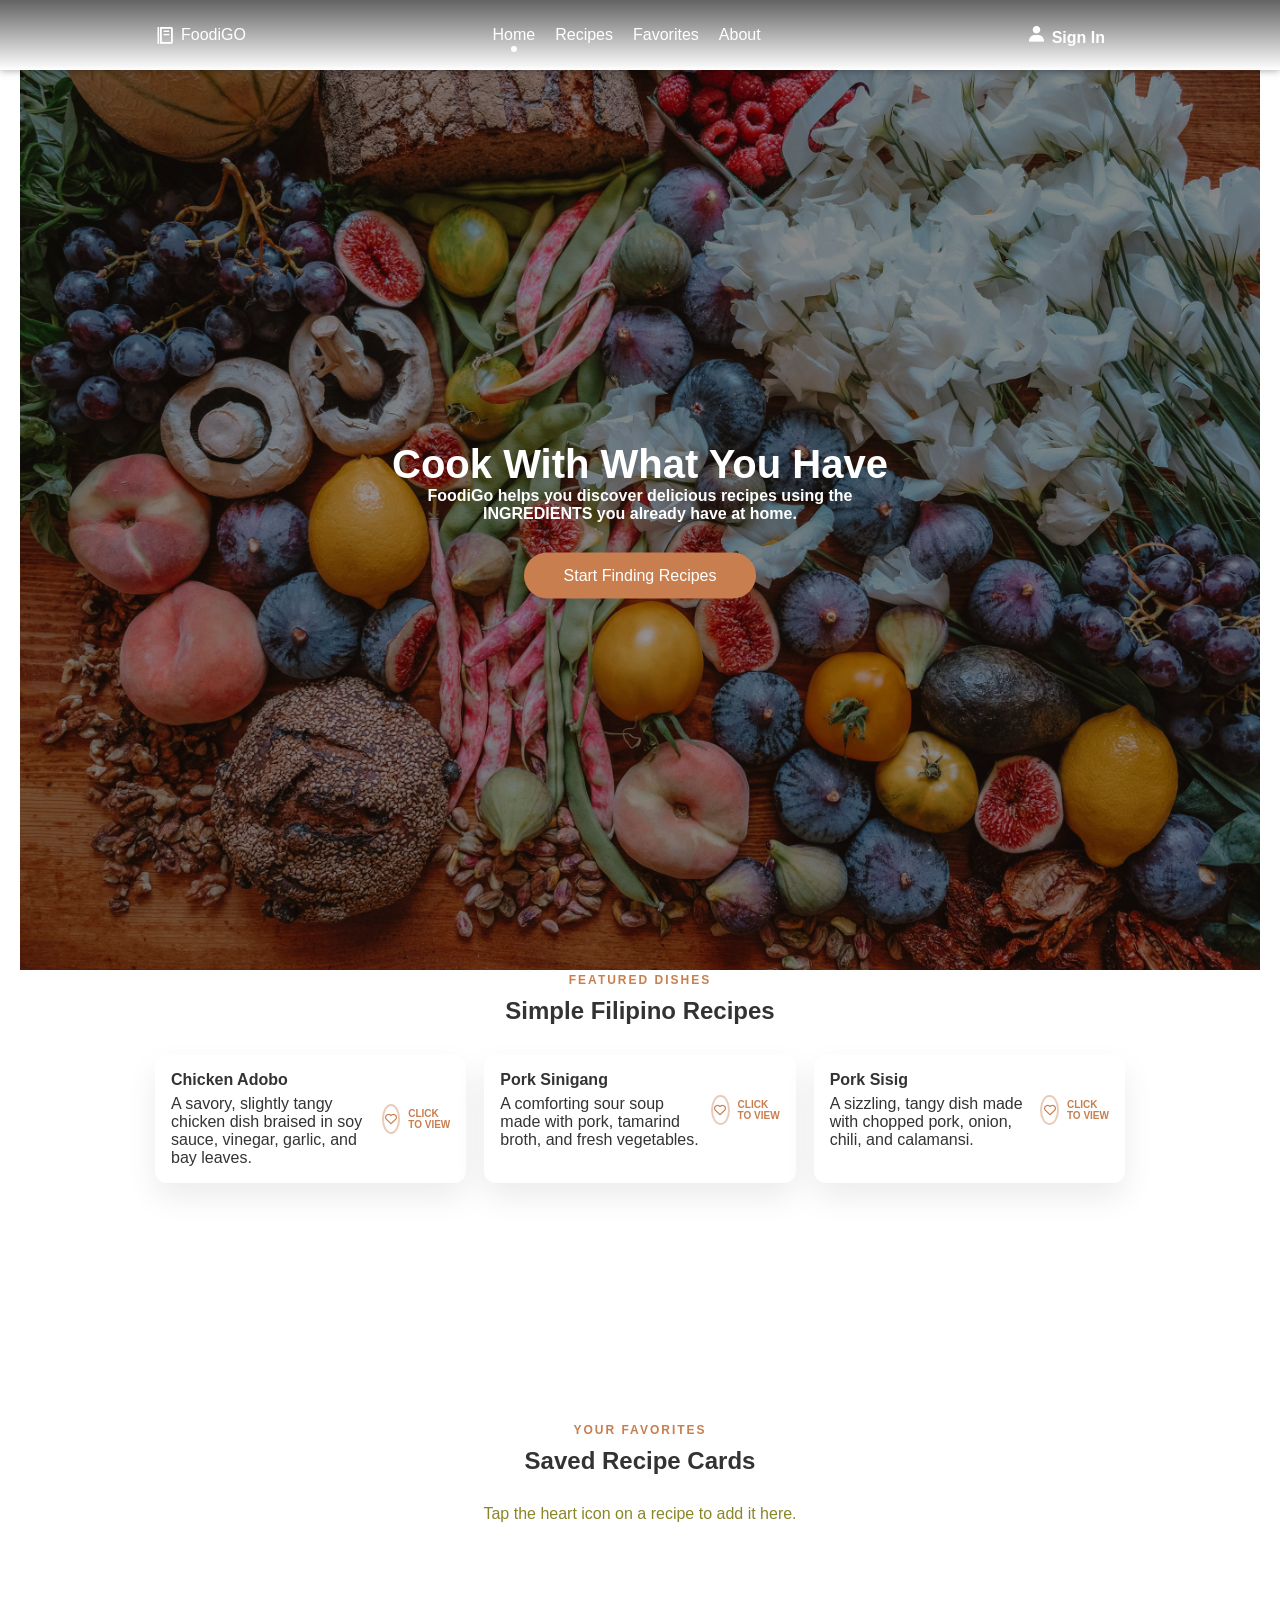
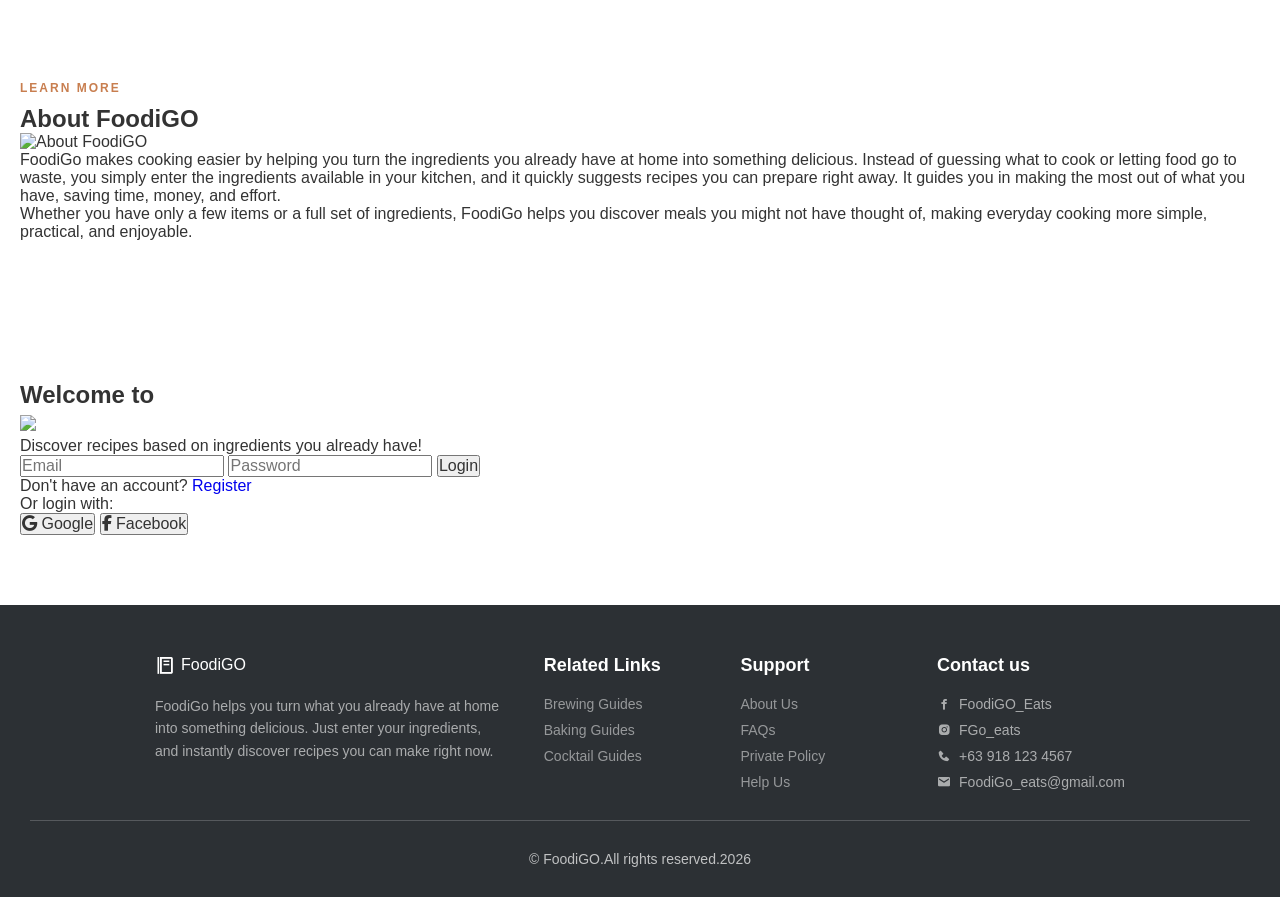
==== commit 3232b211: "Refactor index.html to include login and registration Updated the HTML structure and added a login s" ====
--- a/index.html
+++ b/index.html
@@ -13,6 +13,10 @@
     <!-- Scroll Reveal -->
     <link rel="stylesheet" href="">
 
+    <!-- Login attributes -->
+    <link href='https://unpkg.com/boxicons@2.1.4/css/boxicons.min.css' rel='stylesheet'>
+    <link rel="stylesheet" href="https://cdnjs.cloudflare.com/ajax/libs/font-awesome/6.5.0/css/all.min.css">
+
     <!-- Boxicons -->
     <link href='https://unpkg.com/boxicons@2.1.4/css/boxicons.min.css' rel='stylesheet'>
 
@@ -25,23 +29,24 @@
 <!-- Header -->
     <header class="header">
         <nav class="nav container flex">
-                <a href="" class="logo content flex">
+                <a href="#home" class="logo content flex">
                         <i class='bx bx-food-menu logo-icon'></i>
                         <span class="logo-text">FoodiGO</span>
                 </a>
                         <div class="menu-content">
                                 <ul class="menu-list flex">
-                                        <li><a href="#home" class="nav-link active-navlink">Home</a></li>
-                                        <li><a href="#recipes" class="nav-link">Recipes</a></li>
-                                        <li><a href="#favorites" class="nav-link">Favorites</a></li>
-                                        <li><a href="#about" class="nav-link">About</a></li>
+                                        <li><a href="#" data-page="home" class="nav-link active-navlink">Home</a></li>
+                                        <li><a href="#" data-page="recipes" class="nav-link">Recipes</a></li>
+                                        <li><a href="#" data-page="favorites" class="nav-link">Favorites</a></li>
+                                        <li><a href="#" data-page="about" class="nav-link">About</a></li>
                                 </ul>
                         </div>        
 
-                        <div class="sign-up flex">
-                                <i class='bx bxs-user user-icon'></i>
-                                <span class="sign-up"><a href="#" class="btn btn-first">Sign In</a></span>
-                               
+                        <div class="sign-up">
+                                <a href="#" data-page="login" class="btn btn-first">
+                                    <i class='bx bxs-user user-icon'></i>
+                                    <span>Sign In</span>
+                                </a>
                         </div>                              
                 
         </nav>
@@ -51,7 +56,7 @@
 <!-- Main Section -->
     <main>
         <!-- Home Section -->
-        <section class="home" id="home">
+        <section class="section home" id="home">
             <div class="div home-content">
                 <div class="swiper mySwiper">
                     <div class="swiper-wrapper">
@@ -62,7 +67,7 @@
                                     <h1 class="homeTitle">Cook With What You Have</h1>
                                     <h4 class="homeSubtitle">FoodiGo helps you discover delicious recipes using the <br> INGREDIENTS  you already have at home.</h4>
                                 </div>
-                                <a href="#recipes" class="button">Start Finding Recipes</a>
+                                <a href="#" class="button" onclick="navigateToPage('recipes'); return false;">Start Finding Recipes</a>
                             </div>
                         </div>
                         <div class="swiper-slide">
@@ -182,13 +187,15 @@
         </section>
   
 <!-- Recipes Section -->
-        <section class="section recipes" id="recipes">
-                
+        <section class="section recipes" id="recipes" style="background-color: #fff; min-height: 50vh;">
+            <div class="recipe-content container">
+                <!-- Blank recipes section -->
+            </div>
         </section>
   
 <!-- Favorites Section -->
         <section class="section favorites" id="favorites">
-                <div class="container">
+                <div class="favorites-content container">
                         <div class="section-header">
                                 <span class="section-subtitle">Your Favorites</span>
                                 <h2 class="section-title">Saved Recipe Cards</h2>
@@ -199,62 +206,122 @@
         </section>
     
 <!-- About Section -->
-        <section class="section about" id="about">
-
+        <section class="section about" id="about">  
+            <div class="section-header-about">
+                    <span class="section-subtitle">Learn More</span>
+                    <h2 class="section-title">About FoodiGO</h2>
+            </div>
+
+            <div class="about-content">
+                <div class="aboutbg">
+                    <img src="images/aboutbg.png" alt="About FoodiGO">
+                </div>
+            
+                <div class="about-text">
+                    <p class="content-description">FoodiGo makes cooking easier by helping you turn the ingredients you already have at home into something delicious. Instead of guessing what to cook or letting food go to waste, you simply enter the ingredients available in your kitchen, and it quickly suggests recipes you can prepare right away. It guides you in making the most out of what you have, saving time, money, and effort.</p>
+                    <p class="content-description">Whether you have only a few items or a full set of ingredients, FoodiGo helps you discover meals you might not have thought of, making everyday cooking more simple, practical, and enjoyable.</p>
+                </div>
+            </div>
         </section>
  
-        
+        <!-- Login Section -->
+        <section class="section login" id="login">
+            <div class="login-container" background="images/loginbg.jpg" class="login-bg">
+                <h1>
+                Welcome to <br>
+                <img src="#" class="logo">
+                </h1>
+
+                <p>Discover recipes based on ingredients you already have!</p>
+
+                <!-- LOGIN -->
+                <div id="login-form">
+                    <form method="POST">
+                        <input type="text" name="email" placeholder="Email" required>
+                        <input type="password" name="password" placeholder="Password" required>
+                        <button class="loginBtn" type="submit">Login</button>
+                    </form>
+
+                    <p id="errorMsg" style="color:red;">
+                        <?php if (isset($error)) echo $error; ?>
+                    </p>
+
+                    <p>
+                        Don't have an account?
+                        <a href="#" id="show-register">Register</a>
+                    </p>
+                </div>
+
+                <!-- REGISTER -->
+                <div id="register-form" style="display:none;">
+                    <form method="POST" action="register.php">
+
+                        <input type="text" name="username" placeholder="Username" required>
+                        <input type="email" name="email" placeholder="Email" required>
+                        <input type="password" name="password" placeholder="Password" required>
+
+                        <button class="registerBtn" type="submit">Register</button>
+                    </form>
+                    <p>
+                         Already have an account?
+                        <a href="#" id="show-login">Login</a>
+                    </p>
+                </div>
+
+
+                <div class="social-login">
+                    <p>Or login with:</p>
+                    <button><i class="fab fa-google"></i> <span>Google</span></button>
+                    <button><i class="fab fa-facebook-f"></i> <span>Facebook</span></button>
+                </div>
+            </div>
+        </section>
+ 
 <!-- Footer Section -->
-        <footer class="section footer">
-                <div class="footer-container container">
-                        <div class="footer-content">
-                                <a href="" class="logo content flex">
-                                        <i class='bx bx-food-menu logo-icon'></i>
-                                        <span class="logo-text">FoodiGO</span>
-                                </a> 
+            <footer class="footer">
+                    <div class="footer-container container">
+                            <div class="footer-content">
+                                    <a href="" class="logo content flex">
+                                            <i class='bx bx-food-menu logo-icon'></i>
+                                            <span class="logo-text">FoodiGO</span>
+                                    </a> 
+                                    
+                                    <p class="content-description">FoodiGo helps you turn what you already have at home into something delicious. Just enter your ingredients, and instantly discover recipes you can make right now.</p>
+                            
+                                    <div class="footer-location flex">
+                                    
+                                    </div>
+                            </div>
+                            
+                            <div class="footer-linkContent">
+                                <ul class="footer-links">
+                                            <h4 class="footerLinks-title">Related Links</h4>
+
+                                            <li><a href="https://l1nq.com/ft3v0te" class="footer-link">Brewing Guides</a></li>
+                                            <li><a href="https://www.kingarthurbaking.com/learn/guides" class="footer-link">Baking Guides</a></li>
+                                            <li><a href="https://www.diffordsguide.com/cocktails" class="footer-link">Cocktail Guides</a></li>
+                                </ul>  
+                                <ul class="footer-links">
+                                            <h4 class="footerLinks-title">Support</h4>
+
+                                            <li><a href="#" class="footer-link">About Us</a></li>
+                                            <li><a href="#" class="footer-link">FAQs</a></li>
+                                            <li><a href="#" class="footer-link">Private Policy</a></li>
+                                            <li><a href="#" class="footer-link">Help Us</a></li>
+                                </ul>  
+                                <ul class="footer-links">
+                                            <h4 class="footerLinks-title">Contact us</h4>
+
+                                            <li><i class='bx bxl-facebook'></i>FoodiGO_Eats</li>
+                                            <li><i class='bx bxl-instagram-alt' ></i> FGo_eats</li>
+                                            <li><i class='bx bxs-phone'></i> +63 918 123 4567</li>
+                                            <li><i class='bx bxs-envelope'></i>FoodiGo_eats@gmail.com</li>
+                                </ul>
                                 
-                                <p class="content-description">FoodiGo helps you turn what you already have at home into something delicious. Just enter your ingredients, and instantly discover recipes you can make right now.</p>
-                        
-                                <div class="footer-location flex">
-                                
-                                </div>
-                        </div>
-                        
-                        <div class="footer-linkContent">
-                               <ul class="footer-links">
-                                        <h4 class="footerLinks-title">Related Links</h4>
-
-                                        <li><a href="https://l1nq.com/ft3v0te" class="footer-link">Brewing Guides</a></li>
-                                        <li><a href="https://www.kingarthurbaking.com/learn/guides" class="footer-link">Baking Guides</a></li>
-                                        <li><a href="https://www.diffordsguide.com/cocktails" class="footer-link">Cocktail Guides</a></li>
-                               </ul>  
-                               <ul class="footer-links">
-                                        <h4 class="footerLinks-title">Support</h4>
-
-                                        <li><a href="#" class="footer-link">About Us</a></li>
-                                        <li><a href="#" class="footer-link">FAQs</a></li>
-                                        <li><a href="#" class="footer-link">Private Policy</a></li>
-                                        <li><a href="#" class="footer-link">Help Us</a></li>
-                               </ul>  
-                               <ul class="footer-links">
-                                        <h4 class="footerLinks-title">Contact us</h4>
-
-                                        <li><i class='bx bxl-facebook'></i>FoodiGO_Eats</li>
-                                        <li><i class='bx bxl-instagram-alt' ></i> FGo_eats</li>
-                                        <li><i class='bx bxs-phone'></i> +63 918 123 4567</li>
-                                        <li><i class='bx bxs-envelope'></i>FoodiGo_eats@gmail.com</li>
-                               </ul>
-                               
-                        </div>
-                </div>
-                <div class="footer-copyRight">&#169; FoodiGO.All rights reserved.2026</div>
-        </footer>
-
-<!-- Scroll Up -->
-        <a href="#home" class="scrollUp-btn flex">
-                <i class='bx bx-up-arrow-alt scrollUp-icon'></i>
-
-        </a>
+                            </div>
+                    </div>
+                    <div class="footer-copyRight">&#169; FoodiGO.All rights reserved.2026</div>
+            </footer>
 </main>
 
 
--- a/css/style.css
+++ b/css/style.css
@@ -118,7 +118,8 @@
   cursor: pointer;
 }
 .button:hover{
-  background-color: var(--primary-color-hover) ;
+  background-color: var(--primary-color-hover);
+  transform: translateY(-3px);
 }
 
 /* Header */
@@ -284,21 +285,35 @@
   margin: 0;
 }
 
+/* Wrapper to protect cards from arrows */
+.recipe-wrapper {
+  width: 100%;
+  max-width: 900px;   /* keeps it centered */
+  padding: 0 6rem;    /* 🔥 space from arrows */
+  margin: 0 auto;
+}
+
 .recipe-grid {
   display: grid;
-  grid-template-columns: repeat(3, minmax(240px, 1fr));
-  gap: 2rem;
+  grid-template-columns: repeat(3, 1fr);
+  gap: 1.8rem;
+
+  width: 100%;
 }
 
 .recipe-card {
   background-color: #fff;
-  border-radius: 1.4rem;
-  padding: 1.8rem;
+  border-radius: 1.2rem;
+  padding: 1.5rem;
   box-shadow: 0 14px 32px rgba(0, 0, 0, 0.08);
   transition: transform var(--tran-0-3), box-shadow var(--tran-0-3), border-color var(--tran-0-3);
   border: 1px solid transparent;
   cursor: pointer;
   overflow: hidden;
+}
+
+.recipe-card h3 {
+  font-size: 1.6rem;
 }
 
 .recipe-card:hover {
